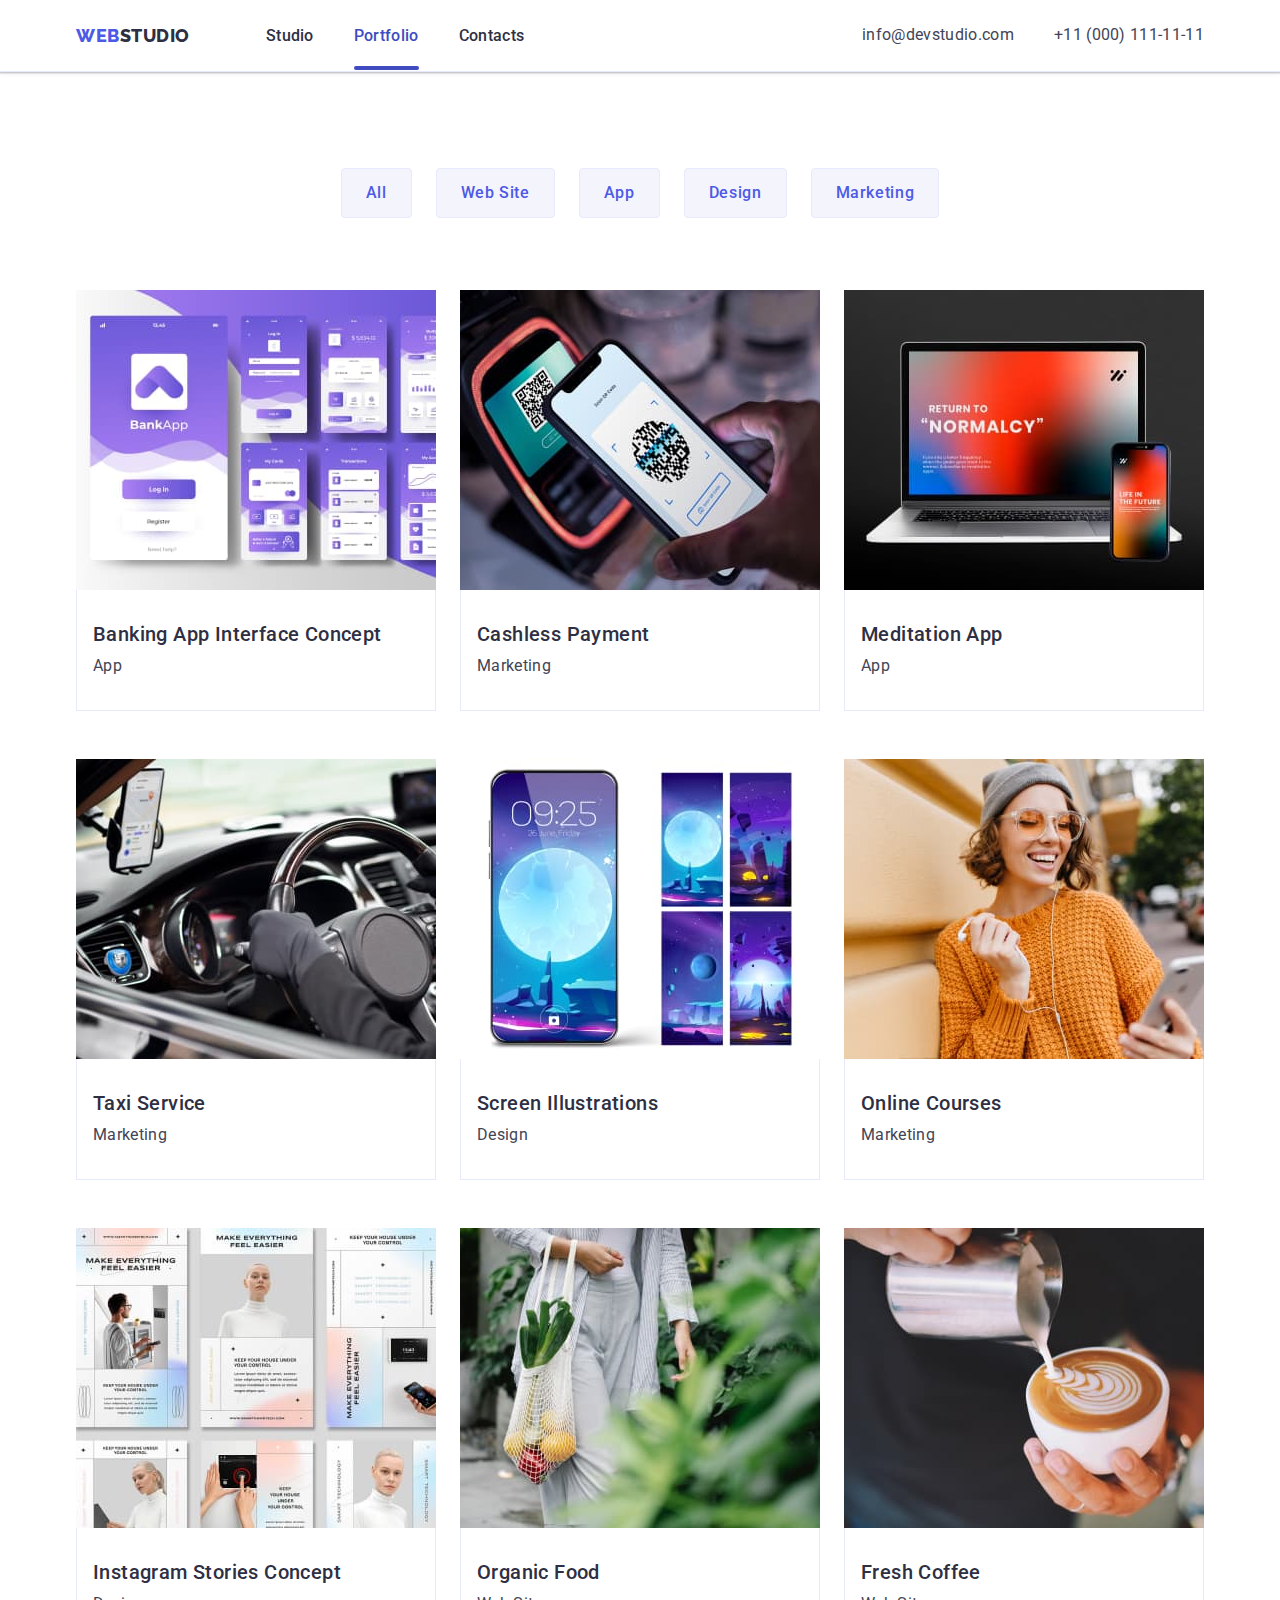
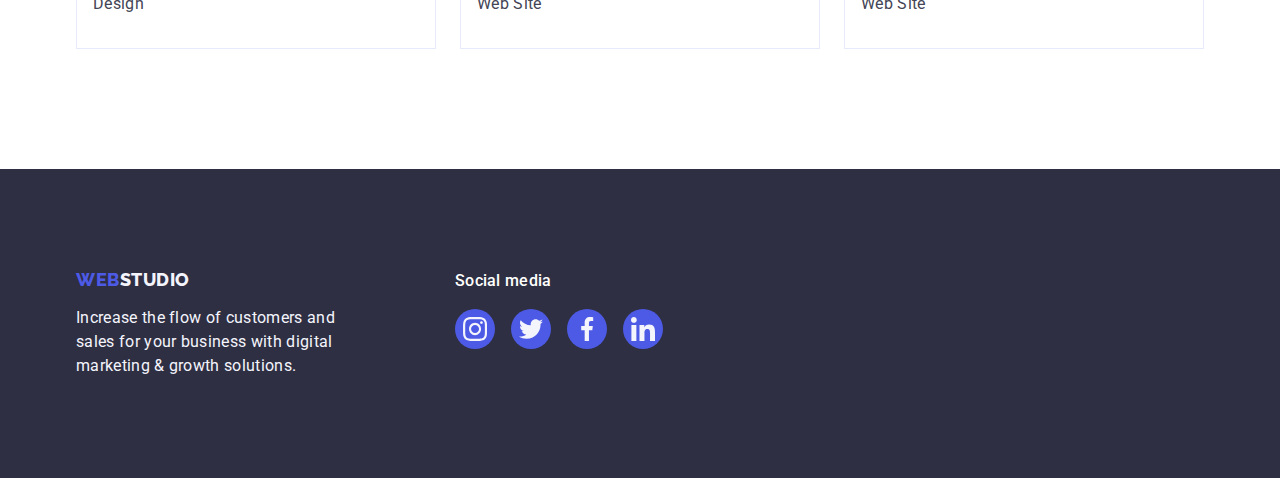
==== portfolio.html @ 1e978b05 "Initial commit" ====
<!DOCTYPE html>
<html lang="en">

<head>
    <meta charset="UTF-8">
    <meta http-equiv="X-UA-Compatible" content="IE=edge">
    <meta name="viewport" content="width=device-width, initial-scale=1.0">
    <link href="https://fonts.googleapis.com" rel="preconnect" />
    <link href="https://fonts.gstatic.com" rel="preconnect" crossorigin />
    <link href="https://fonts.googleapis.com/css2?family=Raleway:wght@800&family=Roboto:wght@400;500;700&display=swap"
        rel="stylesheet" />
    <link rel="stylesheet" href="https://cdnjs.cloudflare.com/ajax/libs/modern-normalize/2.0.0/modern-normalize.min.css"
        integrity="sha512-4xo8blKMVCiXpTaLzQSLSw3KFOVPWhm/TRtuPVc4WG6kUgjH6J03IBuG7JZPkcWMxJ5huwaBpOpnwYElP/m6wg=="
        crossorigin="anonymous" referrerpolicy="no-referrer" />
    <link rel="stylesheet" href="./css/styles.css" />
    <title>Web Studio</title>
</head>

<body>
    <header class="header">
        <div class="container header-container">
            <nav class="nav">
                <a class="link logo header-logo" href="./index.html">Web<span class="logo-accent">Studio</span></a>
                <ul class="list nav-list">
                    <li class="nav-list-item"><a class="list-item-link link" href="./index.html">Studio</a></li>
                    <li class="nav-list-item"><a class="list-item-link link active"
                            href="./portfolio.html">Portfolio</a></li>
                    <li class="nav-list-item"><a class="list-item-link link" href="#">Contacts</a></li>
                </ul>
            </nav>
            <address class="contacts">
                <ul class="list contacts-list">
                    <li class="contacts-list-item">
                        <a class="address-link link" href="mailto:info@devstudio.com">info@devstudio.com</a>
                    </li>
                    <li class="contacts-list-item">
                        <a class="address-link link" href="tel:+110001111111">+11 (000) 111-11-11</a>
                    </li>
                </ul>
            </address>
        </div>
    </header>

    <main>
        <section class="portfolio">
            <div class="container">
                <h1 class="tittle visually-hidden">Portfolio</h1>
                <ul class="list filter-list">
                    <li class="filter-list-item">
                        <button type="button" class="filter-btn">All</button>
                    </li>
                    <li class="filter-list-item">
                        <button type="button" class="filter-btn">Web Site</button>
                    </li>
                    <li class="filter-list-item">
                        <button type="button" class="filter-btn">App</button>
                    </li>
                    <li class="filter-list-item">
                        <button type="button" class="filter-btn">Design</button>
                    </li>
                    <li class="filter-list-item">
                        <button type="button" class="filter-btn">Marketing</button>
                    </li>
                </ul>


                <ul class="list portfolio-list">
                    <li class="portfolio-list-item">
                        <a href="" class="link portfolio-list-link">
                            <div class="portfolio-img">
                                <img src="./images/portfolio01.jpg" alt="mobile application" width="360" height="300">
                                <p class="portfolio-img-overlay">14 Stylish and User-Friendly App Design Concepts · Task
                                    Manager App · Calorie Tracker App · Exotic Fruit Ecommerce App · Cloud Storage App
                                </p>
                            </div>
                            <div class="portfolio-subtitle-wrap">
                                <h2 class="subtitle portfolio-subtitle">Banking App Interface Concept</h2>
                                <p class="subtitle-text portfolio-subtitle-text">App</p>
                            </div>
                        </a>
                    </li>

                    <li class="portfolio-list-item">
                        <a href="" class="link portfolio-list-link">
                            <div class="portfolio-img">
                                <img src="./images/portfolio02.jpg" alt="smartphone scans QR code" width="360"
                                    height="300">
                                <p class="portfolio-img-overlay">14 Stylish and User-Friendly App Design Concepts · Task
                                    Manager App · Calorie Tracker App · Exotic Fruit Ecommerce App · Cloud Storage App
                                </p>
                            </div>
                            <div class="portfolio-subtitle-wrap">
                                <h2 class="subtitle portfolio-subtitle">Cashless Payment</h2>
                                <p class="subtitle-text portfolio-subtitle-text">Marketing</p>
                            </div>
                        </a>
                    </li>

                    <li class="portfolio-list-item">
                        <a href="#" class="link portfolio-list-link">
                            <div class="portfolio-img">
                                <img src="./images/portfolio03.jpg" alt="mobile and computer application" width="360"
                                    height="300">
                                <p class="portfolio-img-overlay">14 Stylish and User-Friendly App Design Concepts · Task
                                    Manager App · Calorie Tracker App · Exotic Fruit Ecommerce App · Cloud Storage App
                                </p>
                            </div>
                            <div class="portfolio-subtitle-wrap">
                                <h2 class="subtitle portfolio-subtitle">Meditation App</h2>
                                <p class="subtitle-text portfolio-subtitle-text">App</p>
                            </div>
                        </a>
                    </li>

                    <li class="portfolio-list-item">
                        <a href="#" class="link portfolio-list-link">
                            <div class="portfolio-img">
                                <img src="./images/portfolio04.jpg" alt="Taxi Service" width="360" height="300">
                                <p class="portfolio-img-overlay">14 Stylish and User-Friendly App Design Concepts · Task
                                    Manager App · Calorie Tracker App · Exotic Fruit Ecommerce App · Cloud Storage App
                                </p>
                            </div>
                            <div class="portfolio-subtitle-wrap">
                                <h2 class="subtitle portfolio-subtitle">Taxi Service</h2>
                                <p class="subtitle-text portfolio-subtitle-text">Marketing</p>
                            </div>
                        </a>
                    </li>

                    <li class="portfolio-list-item">
                        <a href="#" class="link portfolio-list-link">
                            <div class="portfolio-img">
                                <img src="./images/portfolio05.jpg" alt="illustrations" width="360" height="300">
                                <p class="portfolio-img-overlay">14 Stylish and User-Friendly App Design Concepts · Task
                                    Manager App · Calorie Tracker App · Exotic Fruit Ecommerce App · Cloud Storage App
                                </p>
                            </div>
                            <div class="portfolio-subtitle-wrap">
                                <h2 class="subtitle portfolio-subtitle">Screen Illustrations</h2>
                                <p class="subtitle-text portfolio-subtitle-text">Design</p>
                            </div>
                        </a>
                    </li>

                    <li class="portfolio-list-item">
                        <a href="#" class="link portfolio-list-link">
                            <div class="portfolio-img">
                                <img src="./images/portfolio06.jpg" alt="happy girl" width="360" height="300">
                                <p class="portfolio-img-overlay">14 Stylish and User-Friendly App Design Concepts · Task
                                    Manager App · Calorie Tracker App · Exotic Fruit Ecommerce App · Cloud Storage App
                                </p>
                            </div>
                            <div class="portfolio-subtitle-wrap">
                                <h2 class="subtitle portfolio-subtitle">Online Courses</h2>
                                <p class="subtitle-text portfolio-subtitle-text">Marketing</p>
                            </div>
                        </a>
                    </li>

                    <li class="portfolio-list-item">
                        <a href="#" class="link portfolio-list-link">
                            <div class="portfolio-img">
                                <img src="./images/portfolio07.jpg" alt="design-concept" width="360" height="300">
                                <p class="portfolio-img-overlay">14 Stylish and User-Friendly App Design Concepts · Task
                                    Manager App · Calorie Tracker App · Exotic Fruit Ecommerce App · Cloud Storage App
                                </p>
                            </div>
                            <div class="portfolio-subtitle-wrap">
                                <h2 class="subtitle portfolio-subtitle">Instagram Stories Concept</h2>
                                <p class="subtitle-text portfolio-subtitle-text">Design</p>
                            </div>
                        </a>
                    </li>

                    <li class="portfolio-list-item">
                        <a href="#" class="link portfolio-list-link">
                            <div class="portfolio-img">
                                <img src="./images/portfolio08.jpg" alt="woman with vegetables" width="360"
                                    height="300">
                                <p class="portfolio-img-overlay">14 Stylish and User-Friendly App Design Concepts · Task
                                    Manager App · Calorie Tracker App · Exotic Fruit Ecommerce App · Cloud Storage App
                                </p>
                            </div>
                            <div class="portfolio-subtitle-wrap">
                                <h2 class="subtitle portfolio-subtitle">Organic Food</h2>
                                <p class="subtitle-text portfolio-subtitle-text">Web Site</p>
                            </div>
                        </a>
                    </li>

                    <li class="portfolio-list-item">
                        <a href="#" class="link portfolio-list-link">
                            <div class="portfolio-img">
                                <img src="./images/portfolio09.jpg" alt="сup of coffee" width="360" height="300">
                                <p class="portfolio-img-overlay">14 Stylish and User-Friendly App Design Concepts · Task
                                    Manager App · Calorie Tracker App · Exotic Fruit Ecommerce App · Cloud Storage App
                                </p>
                            </div>
                            <div class="portfolio-subtitle-wrap">
                                <h2 class="subtitle portfolio-subtitle">Fresh Coffee</h2>
                                <p class="subtitle-text portfolio-subtitle-text">Web Site</p>
                            </div>
                        </a>
                    </li>
                </ul>
            </div>
        </section>
    </main>

    <footer class="footer">
        <div class="container footer-container">
            <div class="footer-link-wrap">
                <a class="logo link footer-link" href="./index.html">Web<span
                        class="logo-accent-light">Studio</span></a>
                <p class="footer-text">Increase the flow of customers and <br>
                    sales for your business with digital <br>
                    marketing & growth solutions.</p>
            </div>
            <div class="footer-social">
                <p class="footer-social-title">Social media</p>
                <ul class="social-links footer-social-list list">
                    <li class="footer-item">
                        <a href="https://www.instagram.com/" target="_blank" class="link footer-social-link">
                            <svg class="team-icon" width="24" height="24">
                                <use href="./images/icons.svg#icon-instagram-2"></use>
                            </svg>
                        </a>
                    </li>
                    <li class="footer-item">
                        <a href="https://twitter.com/" target="_blank" class="link footer-social-link">
                            <svg class="team-icon" width="24" height="24">
                                <use href="./images/icons.svg#icon-twitter-1"></use>
                            </svg>
                        </a>
                    </li>
                    <li class="footer-item">
                        <a href="https://www.facebook.com/" target="_blank" class="link footer-social-link">
                            <svg class="team-icon" width="24" height="24">
                                <use href="./images/icons.svg#icon-facebook-1"></use>
                            </svg>
                        </a>
                    </li>
                    <li class="footer-item">
                        <a href="https://www.linkedin.com//" target="_blank" class="link footer-social-link">
                            <svg class="team-icon" width="24" height="24">
                                <use href="./images/icons.svg#icon-linkedin-1"></use>
                            </svg>
                        </a>
                    </li>
                </ul>
            </div>
        </div>
    </footer>
</body>

</html>
---- css/styles.css ----
:root{
    --primaryBrand: #4D5AE5;
    --pressedState: #404BBF;
    --mainColor: #2E2F42;
    --successColor: #31D0AA;
    --textColor: #434455;
    --subtleText: #8E8F99;
    --accentColor: #E7E9FC;
    --lightBg: #F4F4FD;
    --white: #FFFFFF;
    --modalBg: #FCFCFC;
}
* {
    box-sizing: border-box; 
    padding: 0;
    margin: 0;
}
body{
    font-family: Roboto, sans-serif;
    color: var(--textColor);
    background-color: var(--white);
    position: relative;
}

img {
    display: block;
    max-width: 100%;
  }
.is-hidden {
    visibility: hidden;
    opacity: 0;
    pointer-events: none;
}
.backdrop {
    position: fixed;
    background-color: rgba(46, 47, 66, 0.4);
    width: 100%;
    height: 100%;
    left: 0;
    top: 0;
    display: flex;
    justify-content: center;
    transition: opacity 250ms cubic-bezier(0.4, 0, 0.2, 1), visibility 250ms cubic-bezier(0.4, 0, 0.2, 1);
}
.modal{
    width: 408px;
    min-height: 584px;
    background-color: var(--modalBg);
    border-radius: 4px;
    box-shadow: 0px 1px 1px rgba(0, 0, 0, 0.14), 0px 1px 3px rgba(0, 0, 0, 0.12), 0px 2px 1px rgba(0, 0, 0, 0.2);
    position: absolute;
    top: 50%;
    left:50%;
    transition: transform 250ms cubic-bezier(0.4, 0, 0.2, 1);
    transform: translate(-50%, -50%) scale(1);
}
.m-close-btn {
    position: absolute;
    display: flex;
    justify-content: center;
    align-items: center;
    padding: 0;
    width: 24px;
    height: 24px;
    top: 24px;
    right: 24px;
    background-color: var(--accentColor);
    border: 1px solid rgba(0, 0, 0, 0.1);
    border-radius: 50%;
    cursor: pointer;
    transition: background-color 250ms cubic-bezier(0.4, 0, 0.2, 1), border 250ms cubic-bezier(0.4, 0, 0.2, 1); 
}
.m-close-btn:hover,
.m-close-btn:focus {
    background-color: var(--pressedState);
    border: none;
}
.icon-close{
    transition: fill 250ms cubic-bezier(0.4, 0, 0.2, 1);
}
.m-close-btn:hover .icon-close,
.m-close-btn:focus .icon-close{
    fill: #ffffff;
}
.header{
    border-bottom: 1px solid var(--accentColor);
    padding: 24px 0;
    height: 72px;
    box-shadow: 0px 2px 1px rgba(46, 47, 66, 0.08), 0px 1px 1px rgba(46, 47, 66, 0.16), 0px 1px 6px rgba(46, 47, 66, 0.08);
}
.logo{
    font-family: 'Raleway', sans-serif;
    font-style: normal;
    font-weight: 800;
    font-size: 18px;
    line-height: 1.17;
    letter-spacing: 0.03em; 
    text-transform: uppercase;
    color: var(--primaryBrand);
}
.link{
    text-decoration: none;
}
.logo-accent{
    color: var(--mainColor);
}
.list{
    list-style: none;
}
.list-item-link{
    position: relative;
    font-style: normal;
    font-weight: 500;
    font-size: 16px;
    line-height: 1.5;
    letter-spacing: 0.02em;
    color: var(--mainColor);
    padding: 24px 0;
    transition: color 250ms cubic-bezier(0.4, 0, 0.2, 1);
}
.active{
    color:var(--pressedState);
}
.list-item-link:hover,
.list-item-link:focus{
    color: var(--pressedState);
}
.list-item-link:hover::after,
.list-item-link:focus::after,
.list-item-link.active::after{
    content: "";
    display: block;
    height: 4px;
    left: 0px;
    background: var(--pressedState);
    border-radius: 2px;
    bottom: -1px;
    position: absolute;
    left: 0;
    width: 100%;
}

.contacts{
    font-style: normal;
    align-self: flex-end;
}
.address-link{
    font-weight: 400;
    font-size: 16px;
    line-height: 1.5;
    letter-spacing: 0.02em;
    text-decoration: none;
    color: var(--textColor);
    padding: 24px 0;
    transition: color 250ms cubic-bezier(0.4, 0, 0.2, 1);

}
.address-link:hover,
.address-link:focus {
    color: var(--pressedState);
}
.hero{
    background-color: var(--mainColor);
    background-image: linear-gradient(to bottom, rgba(46, 47, 66, 0.7), rgba(46, 47, 66, 0.7)),url(./../images/hero_bg.jpg);
    background-repeat: no-repeat;
    background-size: cover;
    background-position: center;
    border-radius: 4px;
    padding: 188px 0 188px 0;
    max-width: 1440px;
    margin: 0 auto;
}
.hero-title{
    font-style: normal;
    font-weight: 700;
    font-size: 56px;
    line-height: 1.07;
    text-align: center;
    letter-spacing: 0.02em;
    color: var(--white);
    max-width: 496px;
    margin: 0 auto 48px;
}
.btn-title{
    background-color: var(--primaryBrand);
    color:var(--white);
    font-family: 'Roboto', sans-serif;
    font-style: normal;
    font-weight: 500;
    font-size: 16px;
    line-height: 1.5;
    letter-spacing: 0.04em;
    border: none;
    cursor: pointer;
    padding: 16px 32px;
    display: block;
    margin: 0 auto;
    min-width: 169px;
    height: 56px;
    border-radius: 4px; 
    transition: background-color 250ms cubic-bezier(0.4, 0, 0.2, 1);
}
.btn-title:hover,
.btn-title:focus{
    background-color:var(--pressedState);
}
.title{
    font-style: normal;
    font-weight: 700;
    font-size: 36px;
    line-height: 1.11;
    text-align: center;
    letter-spacing: 0.02em;
    text-transform: capitalize;
    color: var(--mainColor);
}
.subtitle{
    font-style: normal;
    font-weight: 500;
    font-size: 20px;
    line-height: 1.2;
    letter-spacing: 0.02em;
    color: var(--mainColor);
}
.subtitle-text{
    font-size: 16px;
    line-height: 1.5;   
    letter-spacing: 0.02em;
    color: var(--textColor);
}
.team{
    background-color: var(--lightBg);
}
.team-list-item{
    background-color: var(--white);
}
.team-icon{
    fill: var(--lightBg);
}
.footer{
    background-color: var(--mainColor);
}
.footer-text{
    font-style: normal;
    font-weight: 400;
    font-size: 16px;
    line-height: 24px;
    letter-spacing: 0.02em;
    color: var(--lightBg);
}
.logo-accent-light{
    color: var(--lightBg);
}
.container{
    max-width: 1158px;
    margin: 0 auto;
    padding: 0 15px 0 15px;
}
.header-container{
    display: flex;
    justify-content: space-between;
    height: 100%;
}
.nav {
    display: flex; 
    align-items: center;
    height: 100%;
}
.header-logo{
    margin-right: 76px;
}
.nav-list{
    display: flex;
    gap: 40px; 
    height: 100%;
}
.nav-list-item {
    position: relative;
    transition: color 250ms cubic-bezier(0.4, 0, 0.2, 1);
}

.contacts-list{
    display: flex;
    align-items: center;
    gap: 40px;   
}
.advantages{
    padding: 120px 0;
}
.advantages-list{
    display: flex;
    justify-content: space-between;
    gap: 24px;
}
.advantages-list-item{
    width: calc((100% - 72px) / 4);
}
.advantages-subtitle{
    margin-bottom: 8px;
}
.about{
    padding-bottom: 120px;
}
.about-title{
    margin-bottom: 72px;
}
.about-list{
    display: flex;
    justify-content: space-between;
    gap: 24px;
}
.about-list-item{
    width: calc((100% - 48px) / 3);
}
.team{
    padding: 120px 0;
}
.team-title{
    margin-bottom: 72px;
}
.team-list{
    display: flex;
    justify-content: space-between;
    gap: 24px;
}
.team-list-item {
    width: calc((100% - 72px) / 4);
    box-shadow: 0px 1px 6px rgba(46, 47, 66, 0.08), 0px 1px 1px rgba(46, 47, 66, 0.16), 0px 2px 1px rgba(46, 47, 66, 0.08);
border-radius: 0px 0px 4px 4px;
}
.team-subtitle-wrap{
    padding: 32px 0;
}
.team-subtitle{
    text-align: center;
    margin-bottom: 8px;
}
.team-subtitle-text{
    text-align: center;
    margin-bottom: 8px;
}
.team-social-list {
    display: flex;
    justify-content: center;
    gap: 24px;
}
.team-social-link {
    width: 40px;
    height: 40px;
    border-radius: 50%;
    background-color: var(--primaryBrand);
    display: flex;
    justify-content: center;
    align-items: center;
    transition: background-color 250ms cubic-bezier(0.4, 0, 0.2, 1);
}
.team-social-link:hover,
.team-social-link:focus {
    background-color: var(--pressedState);
}
.footer{
    padding: 100px 0;
}
.footer-link{
    display: inline-block;
    margin-bottom: 16px;
}
.footer-container{
    display: flex;
    align-items: baseline
}
.footer-social-link {
    width: 40px;
    height: 40px;
    border-radius: 50%;
    background-color: var(--primaryBrand);
    display: flex;
    justify-content: center;
    align-items: center;
    transition: background-color 250ms cubic-bezier(0.4, 0, 0.2, 1);
    }
.footer-social-link:hover,
.footer-social-link:focus {
    background-color: var(--successColor);
}
.footer-social-list {
    display: flex;
    justify-content: space-between;
    gap: 16px;
}
.footer-link-wrap{
    margin-right: 120px;
}
.footer-social-title{
    color: var(--white);
    font-style: normal;
    font-weight: 500;
    font-size: 16px;
    line-height: 1.5;
    letter-spacing: 0.02em;
    margin-bottom: 16px;
}
.portfolio {
    padding: 96px 0 120px 0;
}
.filter-list {
    display: flex;
    justify-content: center;
    gap: 24px;
    margin-bottom: 72px;
}
.filter-btn{
    font-family: 'Roboto', sans-serif;
    font-style: normal;
    font-weight: 500;
    font-size: 16px;
    line-height: 1.5;
    letter-spacing: 0.04em;
    background-color: var(--lightBg);
    border: 1px solid var(--accentColor);
    color: var(--primaryBrand);
    cursor: pointer;
    border-radius: 4px;
    padding: 12px 24px;
    transition: background-color 250ms cubic-bezier(0.4, 0, 0.2, 1), border-color 250ms cubic-bezier(0.4, 0, 0.2, 1), color 250ms cubic-bezier(0.4, 0, 0.2, 1), box-shadow 250ms cubic-bezier(0.4, 0, 0.2, 1);
}
.filter-btn:hover,
.filter-btn:focus{
    background-color: var(--pressedState);
    border:none;
    color:var(--white);
    border-color: transparent;
    box-shadow: 0px 3px 1px rgba(0, 0, 0, 0.1), 0px 2px 1px rgba(0, 0, 0, 0.08), 0px 2px 2px rgba(0, 0, 0, 0.12);
}
.portfolio-list {
    display: flex;
    justify-content: space-between;
    flex-wrap: wrap;
    gap: 48px 24px;
}
.portfolio-list-item {
    width: calc((100% - 48px) / 3);
    
}

.portfolio-list-link{
    display: block;
    transition: box-shadow 250ms cubic-bezier(0.4, 0, 0.2, 1);
}
.portfolio-list-link:hover,
.portfolio-list-link:focus{
    box-shadow: 0px 1px 6px rgba(46, 47, 66, 0.08), 0px 1px 1px rgba(46, 47, 66, 0.16), 0px 2px 1px rgba(46, 47, 66, 0.08);
}
.portfolio-subtitle {
   margin-bottom: 8px;
}
.portfolio-subtitle-wrap {
    border-bottom: 1px solid #E7E9FC;
    border-right: 1px solid #E7E9FC;
    border-left: 1px solid #E7E9FC;
    padding: 32px 16px;
}
.portfolio-img {
    width: 360px;
    height: 300px;
    position: relative;
    overflow: hidden;
}
.portfolio-img-overlay {
    position: absolute;
    color: var(--lightBg); 
    padding: 40px 32px;
    font-size: 16px;
    line-height: 1.5;
    letter-spacing: 0.02em;
    background-color: var(--primaryBrand);
    top: 0;
    left: 0;
    width:100%;
    height: 100%;
    transform: translateY(100%);
    transition: transform 250ms cubic-bezier(0.4, 0, 0.2, 1);
}
.portfolio-list-link:hover .portfolio-img-overlay,
.portfolio-list-link:focus .portfolio-img-overlay {
    transform: translateY(0);
}

.visually-hidden {
    position: absolute;
    width: 1px;
    height: 1px;
    margin: -1px;
    border: 0;
    padding: 0;
    white-space: nowrap;
    clip-path: inset(100%);
    clip: rect(0 0 0 0);
    overflow: hidden;
}
.advantages-icon-wrap {
    background-color: var(--lightBg);
    height: 112px;
    display: flex;
    align-items: center;
    justify-content: center;
    margin-bottom: 8px;
    border-radius: 4px;
}
.customers{
    padding: 120px 0;
}
.customers-title{
    margin-bottom: 72px;
}
.customers-list {
    display: flex;
    justify-content: center;
    gap: 24px;
}

.customers-link{
    fill: var(--subtleText);
    width: 100%;
    height: 100%;
    border: 1px solid var(--subtleText);
    border-radius: 4px;
    display: flex;
    justify-content: center;
    align-items: center;
    color: var(--subtleText);
    transition: border-color 250ms cubic-bezier(0.4, 0, 0.2, 1), color 250ms cubic-bezier(0.4, 0, 0.2, 1);
}
.customers-link:hover,
.customers-link:focus{
    border-color: var(--pressedState);
    fill: var(--pressedState);
    color: var(--pressedState);
}
.customers-list-item {
    width: calc((100% - 120px) / 6); 
    height: 88px;   
}
.customers-icon{
    fill: currentColor;
}
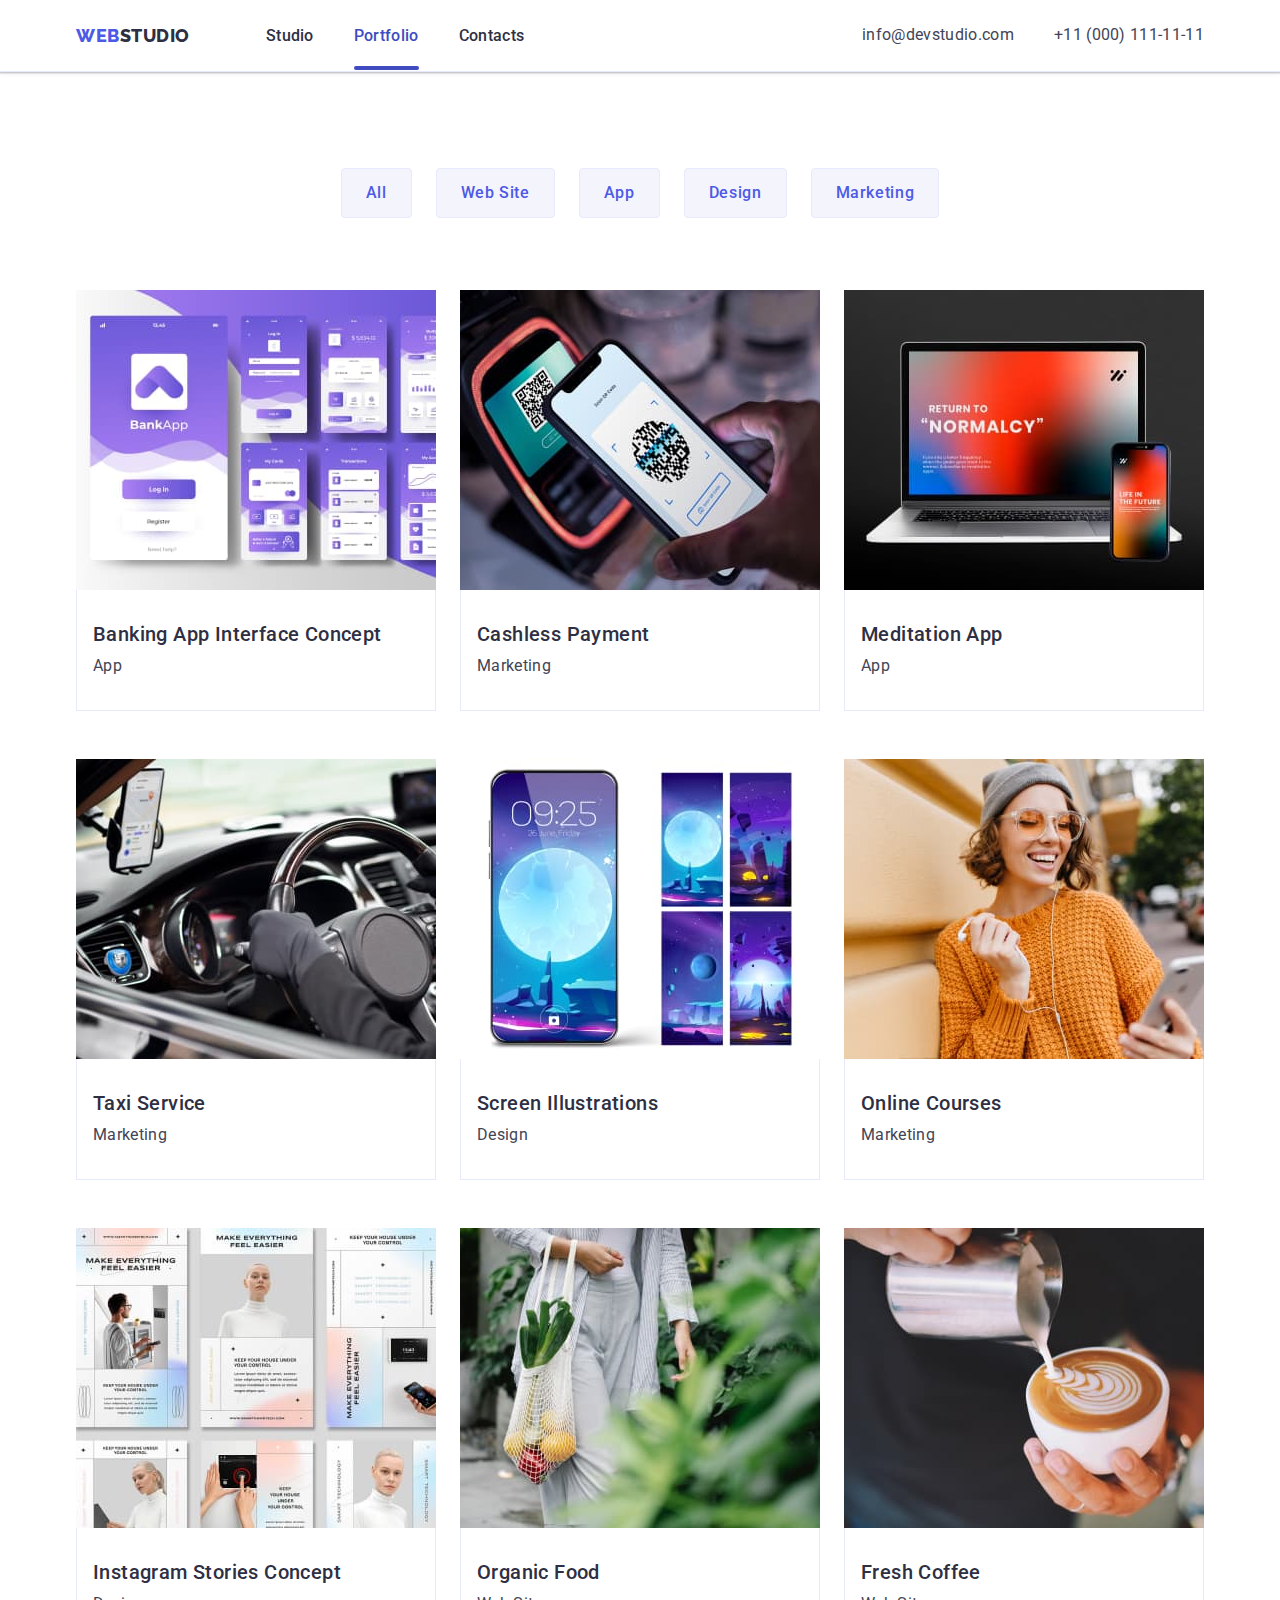
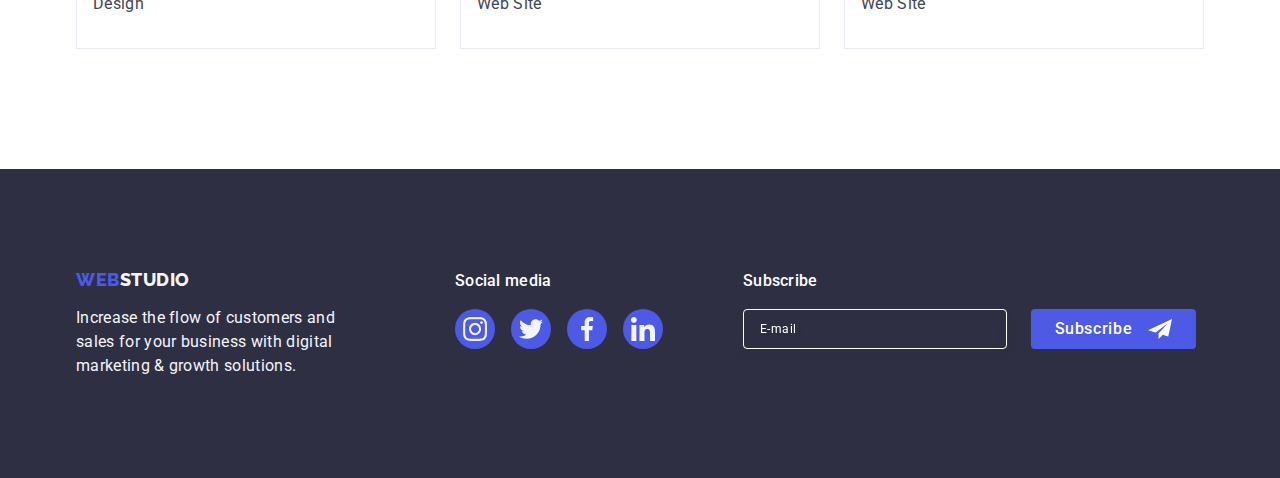
==== commit a28ce387: "Creation form for footer" ====
--- a/portfolio.html
+++ b/portfolio.html
@@ -249,6 +249,18 @@
                     </li>
                 </ul>
             </div>
+            <div class="form-footer-wrap">
+                <p class="subscribe-title">Subscribe</p>
+                <form class="form-footer">
+                    <label class="footer-label for="">
+                    <input class=" footer-input" type="email" placeholder="E-mail">
+                        <button class="footer-form-btn" type="submit">Subscribe
+                            <svg class="footer-form-icon" width="24" height="24">
+                                <use href="./images/icons.svg#icon-airplane"></use>
+                            </svg></button>
+                    </label>
+                </form>
+            </div>
         </div>
     </footer>
 </body>
--- a/css/styles.css
+++ b/css/styles.css
@@ -26,6 +26,9 @@
     display: block;
     max-width: 100%;
   }
+input {
+	font-family: inherit;
+}
 .is-hidden {
     visibility: hidden;
     opacity: 0;
@@ -51,6 +54,10 @@
     position: absolute;
     top: 50%;
     left:50%;
+    padding: 72px 24px 24px 24px;
+    display: flex;
+    flex-direction: column;
+    align-items: center;
     transition: transform 250ms cubic-bezier(0.4, 0, 0.2, 1);
     transform: translate(-50%, -50%) scale(1);
 }
@@ -544,3 +551,195 @@
 .customers-icon{
     fill: currentColor;
 }
+.form {
+    display: flex;
+    flex-direction: column;
+    margin: 0 auto;
+    background-color: var(--modalBg);
+}
+.form-title{
+    font-weight: 500;
+    font-size: 16px;
+    line-height: 1.5;
+    letter-spacing:  0.02em;
+    margin-bottom: 16px;
+    color: var(--mainColor);
+}
+.input-wrap {
+    position: relative;
+}
+.fields {
+    margin-bottom: 8px;
+}
+.form-input {
+    border-radius: 4px;
+    border: 1px solid var(--subtleText, rgba(46, 47, 66, 0.40));
+    padding-left: 38px;
+    transition:border-color 250ms cubic-bezier(0.4, 0, 0.2, 1);
+    width: 100%;
+    height: 40px;
+    outline: transparent;
+    background-color: transparent;
+    transition: border-color 250ms cubic-bezier(0.4, 0, 0.2, 1);
+} 
+.form-input:focus {
+    border-color: var(--primaryBrand);
+}
+.form-input:focus + .form-icon {
+    fill: var(--primaryBrand);
+}
+.form-label {
+    margin-bottom: 4px;
+    font-size: 12px;
+    line-height: 1.17;
+    letter-spacing: 0.04em;
+    color: var(--subtleText);
+    display: block;
+}
+
+.form-textarea {
+    resize: none;
+    outline: none;
+    padding-left: 16px;
+    width: 100%;
+    height: 120px;
+    border-radius: 4px;
+    padding: 8px 16px;
+    border: 1px solid var(--subtleText, rgba(46, 47, 66, 0.40));
+    transition: border-color 250ms cubic-bezier(0.4, 0, 0.2, 1);
+    outline: transparent;
+    background-color: transparent;
+}
+.form-textarea:focus {
+    border-color: var(--primaryBrand);
+}
+
+.form-textarea::placeholder {
+    font-size: 12px;
+    font-family: Roboto;
+    font-style: normal;
+    font-weight: 400;
+    line-height: 14px;
+    letter-spacing: 0.48px;
+    color: rgba(46, 47, 66, 0.4);
+}
+.form-icon {
+    position: absolute;
+    top: 50%;
+    left: 16px;
+    transform: translateY(-50%);
+    transition: fill 250ms cubic-bezier(0.4, 0, 0.2, 1);
+}
+.check-wrap {
+    position: relative;
+    display: flex;
+    align-items: center;
+    margin-bottom: 24px;
+}
+.privacy-label{
+    font-size: 12px;
+    line-height: 1.17;
+    letter-spacing: 0.04em;
+    display: flex;
+    align-items: center;
+    color: var(--subtleText);
+}
+.checkbox {
+width: 16px;
+height: 16px;
+border: 1px solid rgba(46, 47, 66, 0.4);
+border-radius: 2px;
+transition: background-color 250ms cubic-bezier(0.4, 0, 0.2, 1), border 250ms cubic-bezier(0.4, 0, 0.2, 1), fill 250ms cubic-bezier(0.4, 0, 0.2, 1);
+display: inline-flex; 
+align-items: center;
+justify-content: center;
+fill: transparent; 
+margin-right: 8px;
+}
+.privacy-link {
+    color: var(--primaryBrand);
+}
+.policy:checked + .privacy-label > .checkbox {
+    background-color: #404BBF;
+    border: none;
+    fill: #FFFFFF;
+    border-color: #404BBF;
+  }
+
+.form-btn {
+    display: block;
+    padding: 16px 32px;
+    border-radius: 4px;
+    box-shadow: 0px 4px 4px 0px rgba(0, 0, 0, 0.15);
+    background-color: var(--primaryBrand);
+    color: var(--white);
+    font-family: 'Roboto', sans-serif;
+    font-style: normal;
+    font-weight: 500;
+    font-size: 16px;
+    line-height: 1.5;
+    letter-spacing: 0.04em;
+    min-width: 169px;
+    height: 56px;
+    margin: 0 auto;
+    border: none;
+    cursor: pointer;
+    transition: background-color 250ms cubic-bezier(0.4, 0, 0.2, 1);
+}
+.form-btn:hover,
+.form-btn:focus{
+    background-color:var(--pressedState);
+}
+.footer-social {
+    margin-right: 80px;
+}
+.footer-form-btn {
+    color: var(--white);
+    border: none;
+    min-width: 165px;
+    height: 40px;
+    display: flex; 
+    justify-content: center;
+    align-items: center;
+    font-family: "Roboto", sans-serif;
+    font-size: 16px;
+    font-weight: 500;
+    line-height: 1.5;
+    letter-spacing: 0.04em;
+    border-radius: 4px;
+    cursor: pointer;
+    background-color: var(--primaryBrand);
+}
+.footer-form-icon {
+    margin-left: 16px;
+}
+.subscribe-title {
+    font-size: 16px;
+    font-style: normal;
+    font-weight: 500;
+    line-height: 24px;
+    letter-spacing: 0.02em;
+    color: var(--white);
+    margin-bottom: 16px;
+}
+.footer-label {
+    display: flex;
+    gap: 24px;
+    align-items: center;
+}
+.footer-input {
+    width: 264px;
+    height: 40px;
+    border: 1px solid var(--white); 
+    background-color: transparent;
+    font-size: 12px; 
+    line-height: 1.5;
+    letter-spacing: 0.04em;
+    padding-left: 16px;
+    filter: drop-shadow(0px 4px 4px rgba(0, 0, 0, 0.15));
+    border-radius: 4px;
+    color: var(--white)
+}
+.footer-input::placeholder {
+    color: var(--white);
+}